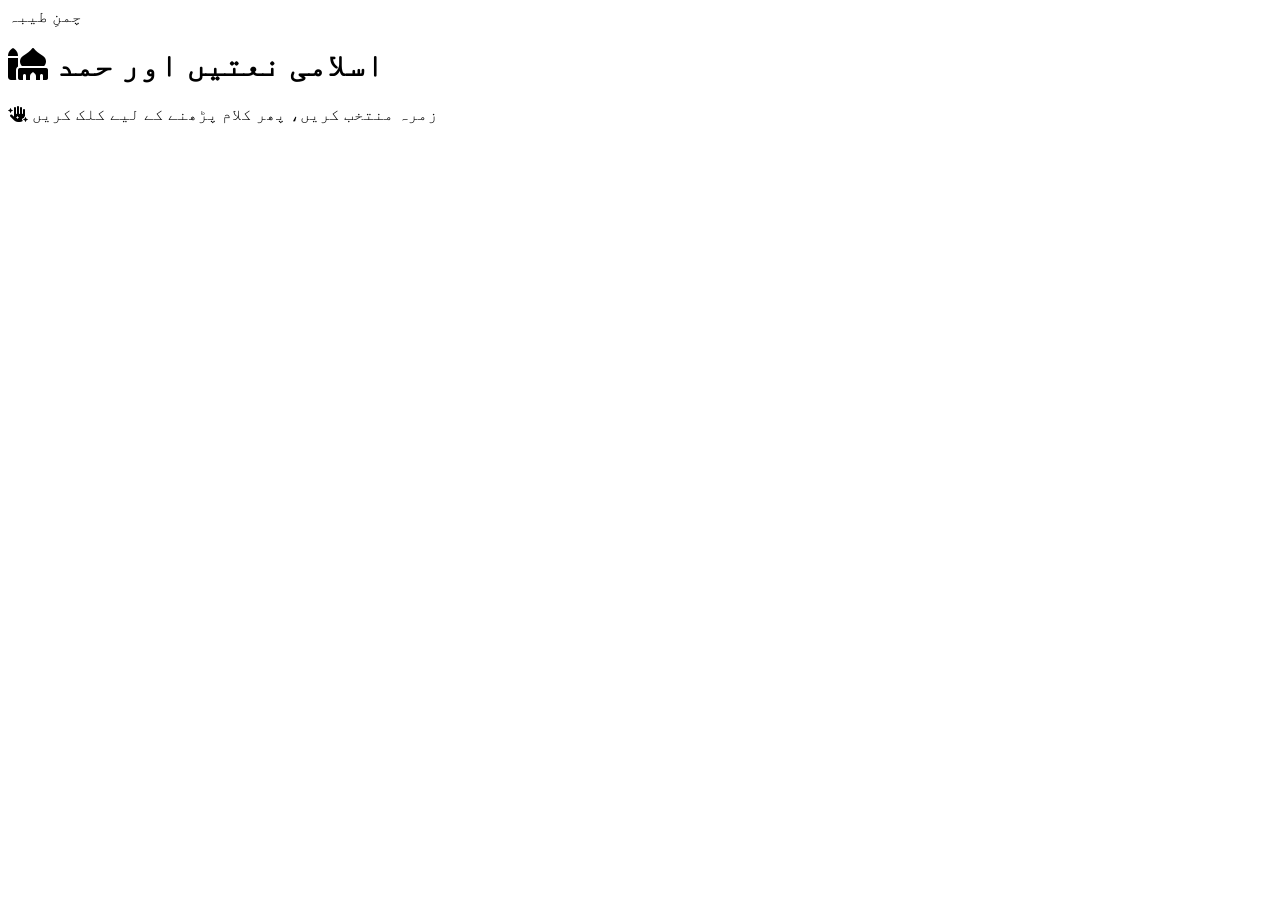
==== index.html @ d9f5a483 "Update and rename deepseek_html_20260613_cfb5c1.html to index.html" ====
<!DOCTYPE html>
<html lang="ur">
<head>
    <meta charset="UTF-8">
    <meta name="viewport" content="width=device-width, initial-scale=1.0, viewport-fit=cover">
</title>چمنِ طیبہ</title>
    <!-- Font Awesome -->
    <link rel="stylesheet" href="https://cdnjs.cloudflare.com/ajax/libs/font-awesome/6.0.0-beta3/css/all.min.css">
    <!-- External CSS -->
    <link rel="stylesheet" href="style.css">
</head>
<body>
<div class="app-container" id="app">
    <div class="app-header">
        <h1><i class="fas fa-mosque"></i> اسلامی نعتیں اور حمد</h1>
        <p></p>
    </div>
    <div id="mainContent"></div>
    <div class="footer-note">
        <i class="fas fa-hand-sparkles"></i> زمرہ منتخب کریں، پھر کلام پڑھنے کے لیے کلک کریں
    </div>
</div>

<!-- External JavaScript -->
<script src="script.js"></script>
</body>
</html>
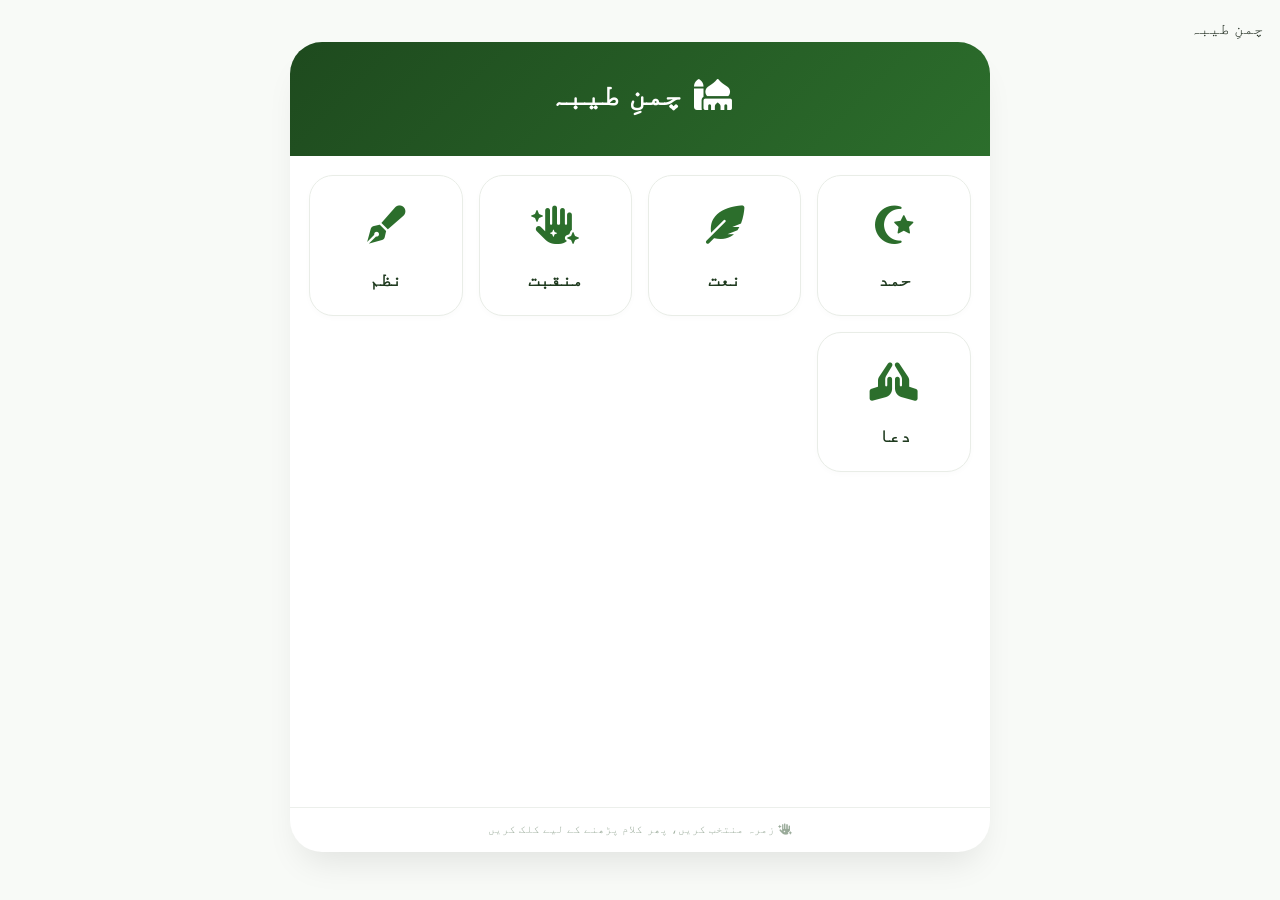
==== commit 29d93893: "Update index.html" ====
--- a/index.html
+++ b/index.html
@@ -3,7 +3,7 @@
 <head>
     <meta charset="UTF-8">
     <meta name="viewport" content="width=device-width, initial-scale=1.0, viewport-fit=cover">
-</title>چمنِ طیبہ</title>
+    </title>چمنِ طیبہ</title>
     <!-- Font Awesome -->
     <link rel="stylesheet" href="https://cdnjs.cloudflare.com/ajax/libs/font-awesome/6.0.0-beta3/css/all.min.css">
     <!-- External CSS -->
@@ -12,7 +12,7 @@
 <body>
 <div class="app-container" id="app">
     <div class="app-header">
-        <h1><i class="fas fa-mosque"></i> اسلامی نعتیں اور حمد</h1>
+        <h1><i class="fas fa-mosque"></i>چمنِ طیبہ</h1>
         <p></p>
     </div>
     <div id="mainContent"></div>
--- a/style.css
+++ b/style.css
@@ -0,0 +1,243 @@
+* {
+    margin: 0;
+    padding: 0;
+    box-sizing: border-box;
+}
+
+body {
+    font-family: 'Noto Nastaliq Urdu', 'Inter', sans-serif;
+    background: #f8faf7;
+    color: #1e2a1e;
+    line-height: 1.6;
+    padding: 1rem;
+    direction: rtl;
+}
+
+/* Google Font for Urdu */
+@import url('https://fonts.googleapis.com/css2?family=Noto+Nastaliq+Urdu:wght@400;500;600;700&display=swap');
+
+.app-container {
+    max-width: 700px;
+    margin: 0 auto;
+    background: #ffffff;
+    border-radius: 2rem;
+    box-shadow: 0 20px 35px -12px rgba(0, 0, 0, 0.1);
+    overflow: hidden;
+    min-height: 90vh;
+    display: flex;
+    flex-direction: column;
+}
+
+.app-header {
+    background: linear-gradient(135deg, #1e4a1e, #2c6e2c);
+    color: white;
+    padding: 1.8rem 1.5rem;
+    text-align: center;
+}
+
+.app-header h1 {
+    font-size: 1.9rem;
+    display: flex;
+    align-items: center;
+    justify-content: center;
+    gap: 12px;
+}
+
+.app-header p {
+    font-size: 0.95rem;
+    opacity: 0.9;
+    margin-top: 8px;
+}
+
+.top-bar {
+    padding: 1rem 1.2rem 0.5rem;
+    background: white;
+}
+
+.back-btn {
+    background: #eef3ec;
+    border: none;
+    border-radius: 2rem;
+    padding: 0.5rem 1.2rem;
+    font-size: 0.9rem;
+    font-weight: 500;
+    color: #1e4a1e;
+    cursor: pointer;
+    display: inline-flex;
+    align-items: center;
+    gap: 8px;
+    margin-bottom: 12px;
+    font-family: inherit;
+}
+
+.back-btn:hover {
+    background: #e0e8dd;
+}
+
+.search-box {
+    display: flex;
+    align-items: center;
+    background: #f0f2ef;
+    border-radius: 2rem;
+    padding: 0.6rem 1rem;
+    border: 1px solid #e2e8e0;
+    transition: all 0.2s ease;
+}
+
+.search-box input {
+    border: none;
+    background: transparent;
+    width: 100%;
+    padding: 0.4rem 0.8rem;
+    font-size: 1rem;
+    font-family: inherit;
+    outline: none;
+    text-align: right;
+}
+
+.search-box:focus-within {
+    border-color: #2c6e2c;
+    box-shadow: 0 0 0 3px rgba(44, 110, 44, 0.2);
+}
+
+.categories-grid {
+    display: grid;
+    grid-template-columns: repeat(auto-fit, minmax(150px, 1fr));
+    gap: 1rem;
+    padding: 1.2rem;
+}
+
+.category-card {
+    background: white;
+    border-radius: 1.5rem;
+    padding: 1.2rem 0.8rem;
+    text-align: center;
+    cursor: pointer;
+    border: 1px solid #e9ede7;
+    transition: all 0.2s;
+    box-shadow: 0 2px 6px rgba(0, 0, 0, 0.02);
+}
+
+.category-card:hover {
+    transform: translateY(-3px);
+    box-shadow: 0 12px 20px -12px rgba(0, 0, 0, 0.15);
+    border-color: #bdd8b0;
+}
+
+.category-icon {
+    font-size: 2.4rem;
+    color: #2c6e2c;
+    margin-bottom: 8px;
+}
+
+.category-name {
+    font-weight: 700;
+    font-size: 1.2rem;
+    color: #1e3a1e;
+}
+
+.lyrics-list {
+    padding: 0.8rem 1.2rem 1.8rem;
+    display: flex;
+    flex-direction: column;
+    gap: 1rem;
+}
+
+.lyric-card {
+    background: white;
+    border-radius: 1.5rem;
+    border: 1px solid #e9ede7;
+    padding: 1.2rem;
+    cursor: pointer;
+    transition: 0.2s;
+    box-shadow: 0 2px 6px rgba(0, 0, 0, 0.02);
+}
+
+.lyric-card:hover {
+    transform: translateY(-2px);
+    box-shadow: 0 12px 20px -12px rgba(0, 0, 0, 0.12);
+    border-color: #cbdccb;
+}
+
+.card-title {
+    display: flex;
+    align-items: center;
+    gap: 12px;
+    font-weight: 700;
+    font-size: 1.2rem;
+    color: #1e3a1e;
+}
+
+.card-title i {
+    font-size: 1.3rem;
+    color: #3a7b3a;
+}
+
+.card-sub {
+    margin-top: 8px;
+    font-size: 0.85rem;
+    color: #5f735f;
+    display: flex;
+    gap: 12px;
+}
+
+.preview-text {
+    margin-top: 12px;
+    font-size: 0.95rem;
+    color: #3a4a3a;
+    border-right: 3px solid #bcd9b0;
+    padding-right: 12px;
+    font-style: italic;
+}
+
+/* Detail page style */
+.detail-container {
+    padding: 1.5rem;
+}
+
+.detail-title {
+    font-size: 1.8rem;
+    font-weight: 700;
+    color: #1e4a1e;
+    margin-bottom: 0.5rem;
+    text-align: center;
+}
+
+.detail-sub {
+    text-align: center;
+    color: #5f735f;
+    margin-bottom: 1.5rem;
+}
+
+.detail-content {
+    background: #fefaf5;
+    padding: 1.5rem;
+    border-radius: 1.5rem;
+    line-height: 1.8;
+    white-space: pre-wrap;
+    border: 1px solid #e9ede7;
+}
+
+.no-results {
+    text-align: center;
+    padding: 2rem;
+    color: #8aa08a;
+}
+
+.footer-note {
+    text-align: center;
+    font-size: 0.7rem;
+    color: #99aa99;
+    padding: 0.8rem;
+    border-top: 1px solid #ecefeb;
+    margin-top: auto;
+}
+
+@media (max-width: 550px) {
+    body {
+        padding: 0.5rem;
+    }
+    .app-header h1 {
+        font-size: 1.5rem;
+    }
+}
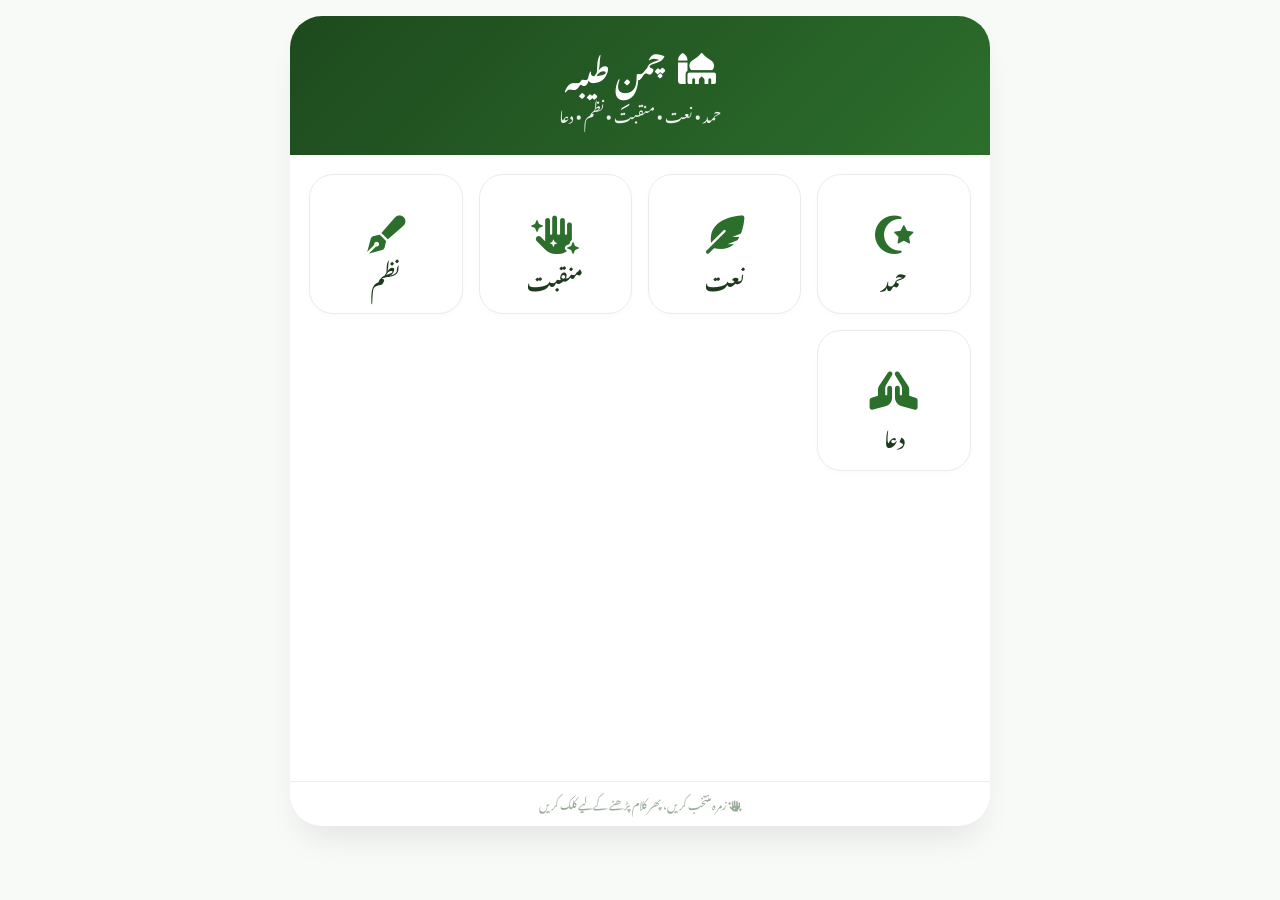
==== commit 0a049722: "Update index.html" ====
--- a/index.html
+++ b/index.html
@@ -3,7 +3,7 @@
 <head>
     <meta charset="UTF-8">
     <meta name="viewport" content="width=device-width, initial-scale=1.0, viewport-fit=cover">
-    </title>چمنِ طیبہ</title>
+    <title></title>
     <!-- Font Awesome -->
     <link rel="stylesheet" href="https://cdnjs.cloudflare.com/ajax/libs/font-awesome/6.0.0-beta3/css/all.min.css">
     <!-- External CSS -->
@@ -13,15 +13,16 @@
 <div class="app-container" id="app">
     <div class="app-header">
         <h1><i class="fas fa-mosque"></i>چمنِ طیبہ</h1>
-        <p></p>
+        <p>حمد • نعت • منقبت • نظم • دعا</p>
     </div>
-    <div id="mainContent"></div>
+    <!-- यहाँ पर top-bar (सर्च) और lyrics list दोनों आएंगे, 
+         लेकिन अब हम इन्हें अलग-अलग रखेंगे -->
+    <div id="dynamicContent"></div>
     <div class="footer-note">
         <i class="fas fa-hand-sparkles"></i> زمرہ منتخب کریں، پھر کلام پڑھنے کے لیے کلک کریں
     </div>
 </div>
 
-<!-- External JavaScript -->
 <script src="script.js"></script>
 </body>
 </html>
--- a/style.css
+++ b/style.css
@@ -1,3 +1,11 @@
+/* 
+    Islamic Lyrics Website - Corrected CSS File
+    This file now includes the proper Google Fonts link for Noto Nastaliq Urdu.
+*/
+
+/* Import the correct Google Fonts stylesheet for Urdu */
+@import url('https://fonts.googleapis.com/css2?family=Noto+Nastaliq+Urdu:wght@400;500;600;700&display=swap');
+
 * {
     margin: 0;
     padding: 0;
@@ -5,16 +13,14 @@
 }
 
 body {
+    /* Apply the font to the entire body */
     font-family: 'Noto Nastaliq Urdu', 'Inter', sans-serif;
     background: #f8faf7;
     color: #1e2a1e;
     line-height: 1.6;
     padding: 1rem;
-    direction: rtl;
-}
-
-/* Google Font for Urdu */
-@import url('https://fonts.googleapis.com/css2?family=Noto+Nastaliq+Urdu:wght@400;500;600;700&display=swap');
+    direction: rtl; /* Right-to-left text for Urdu */
+}
 
 .app-container {
     max-width: 700px;
@@ -241,3 +247,32 @@
         font-size: 1.5rem;
     }
 }
+
+/* Share button style */
+.share-btn {
+    background: #25a55a;
+    border: none;
+    border-radius: 2rem;
+    padding: 0.5rem 1.2rem;
+    font-size: 0.9rem;
+    font-weight: 500;
+    color: white;
+    cursor: pointer;
+    display: inline-flex;
+    align-items: center;
+    gap: 8px;
+    font-family: inherit;
+    margin-right: 10px;
+}
+
+.share-btn:hover {
+    background: #1e8a4a;
+}
+
+/* For top bar to accommodate both buttons */
+.top-bar .actions {
+    display: flex;
+    gap: 10px;
+    align-items: center;
+    flex-wrap: wrap;
+}
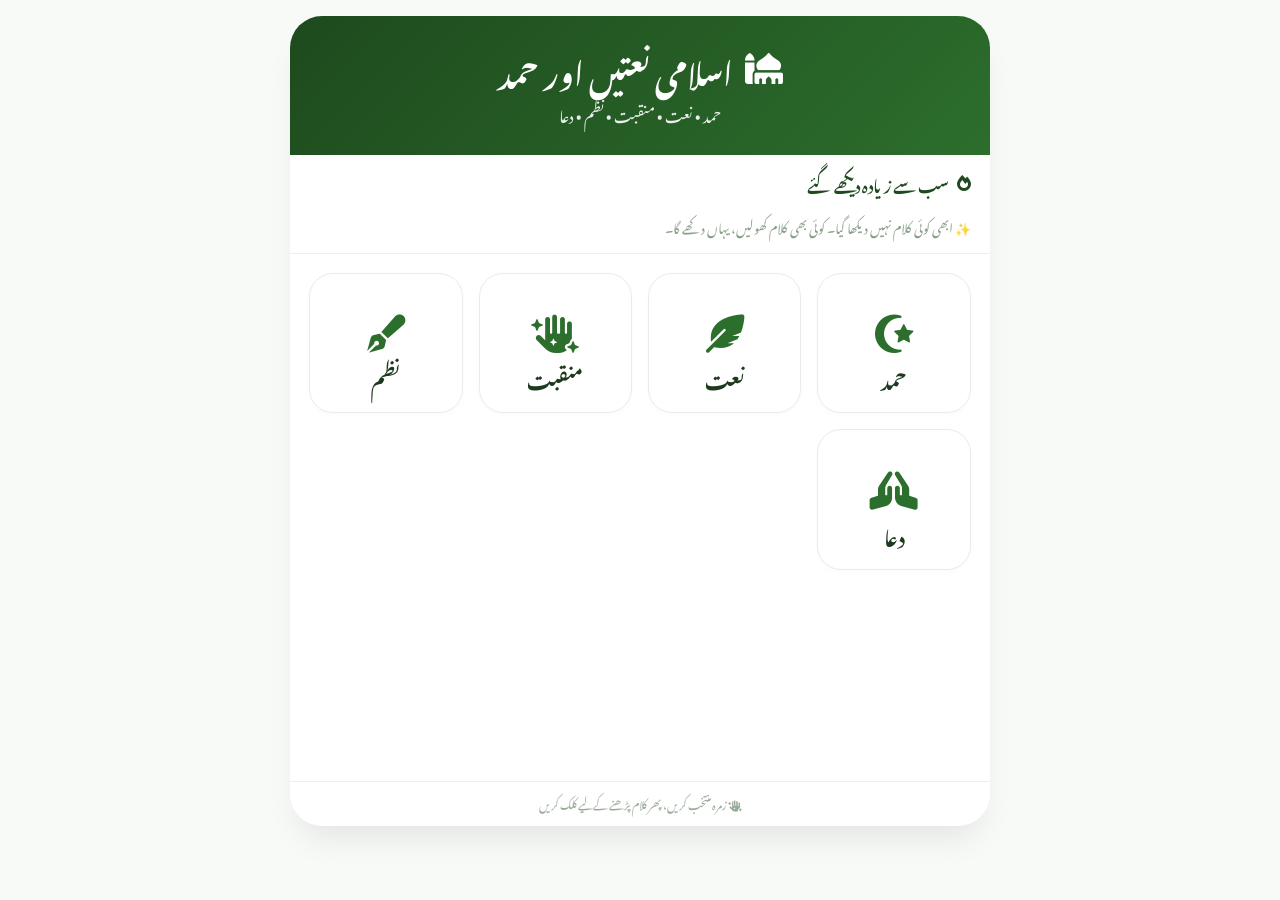
==== commit b72299ef: "Update index.html" ====
--- a/index.html
+++ b/index.html
@@ -3,26 +3,22 @@
 <head>
     <meta charset="UTF-8">
     <meta name="viewport" content="width=device-width, initial-scale=1.0, viewport-fit=cover">
-    <title></title>
-    <!-- Font Awesome -->
+    <title>اسلامی نعتیں اور حمد | Islamic Lyrics</title>
     <link rel="stylesheet" href="https://cdnjs.cloudflare.com/ajax/libs/font-awesome/6.0.0-beta3/css/all.min.css">
-    <!-- External CSS -->
     <link rel="stylesheet" href="style.css">
 </head>
 <body>
 <div class="app-container" id="app">
     <div class="app-header">
-        <h1><i class="fas fa-mosque"></i>چمنِ طیبہ</h1>
+        <h1><i class="fas fa-mosque"></i> اسلامی نعتیں اور حمد</h1>
         <p>حمد • نعت • منقبت • نظم • دعا</p>
     </div>
-    <!-- यहाँ पर top-bar (सर्च) और lyrics list दोनों आएंगे, 
-         लेकिन अब हम इन्हें अलग-अलग रखेंगे -->
+    <!-- یہاں ڈائنامک کنٹینٹ آئے گا -->
     <div id="dynamicContent"></div>
     <div class="footer-note">
         <i class="fas fa-hand-sparkles"></i> زمرہ منتخب کریں، پھر کلام پڑھنے کے لیے کلک کریں
     </div>
 </div>
-
 <script src="script.js"></script>
 </body>
 </html>
--- a/style.css
+++ b/style.css
@@ -250,7 +250,7 @@
 
 /* Share button style */
 .share-btn {
-    background: #25a55a;
+    background: #2c6e2c;
     border: none;
     border-radius: 2rem;
     padding: 0.5rem 1.2rem;
@@ -261,18 +261,70 @@
     display: inline-flex;
     align-items: center;
     gap: 8px;
+    margin-right: 12px;
     font-family: inherit;
-    margin-right: 10px;
-}
-
+    transition: 0.2s;
+}
 .share-btn:hover {
-    background: #1e8a4a;
-}
-
-/* For top bar to accommodate both buttons */
-.top-bar .actions {
-    display: flex;
-    gap: 10px;
-    align-items: center;
-    flex-wrap: wrap;
-}
+    background: #1e4a1e;
+}
+.toast-msg {
+    position: fixed;
+    bottom: 80px;
+    left: 50%;
+    transform: translateX(-50%);
+    background: #1e2a1e;
+    color: white;
+    padding: 8px 16px;
+    border-radius: 40px;
+    font-size: 0.8rem;
+    z-index: 2000;
+    direction: rtl;
+    white-space: nowrap;
+}
+
+/* Trending Section */
+.trending-section {
+    padding: 1rem 1.2rem 0.5rem;
+    border-bottom: 1px solid #ecefeb;
+}
+.trending-title {
+    font-size: 1rem;
+    font-weight: 600;
+    color: #1e4a1e;
+    margin-bottom: 0.75rem;
+    display: flex;
+    align-items: center;
+    gap: 8px;
+}
+.trending-scroll {
+    display: flex;
+    overflow-x: auto;
+    gap: 0.8rem;
+    padding-bottom: 0.5rem;
+    scrollbar-width: thin;
+}
+.trending-card {
+    background: #fefaf5;
+    border: 1px solid #e9ede7;
+    border-radius: 1.2rem;
+    padding: 0.6rem 1rem;
+    min-width: 140px;
+    cursor: pointer;
+    transition: 0.2s;
+    text-align: center;
+}
+.trending-card:hover {
+    background: #eef3ec;
+    transform: translateY(-2px);
+}
+.trending-card .title {
+    font-weight: 700;
+    font-size: 0.9rem;
+    color: #1e3a1e;
+}
+.trending-card .views {
+    font-size: 0.7rem;
+    color: #5f735f;
+    margin-top: 4px;
+}
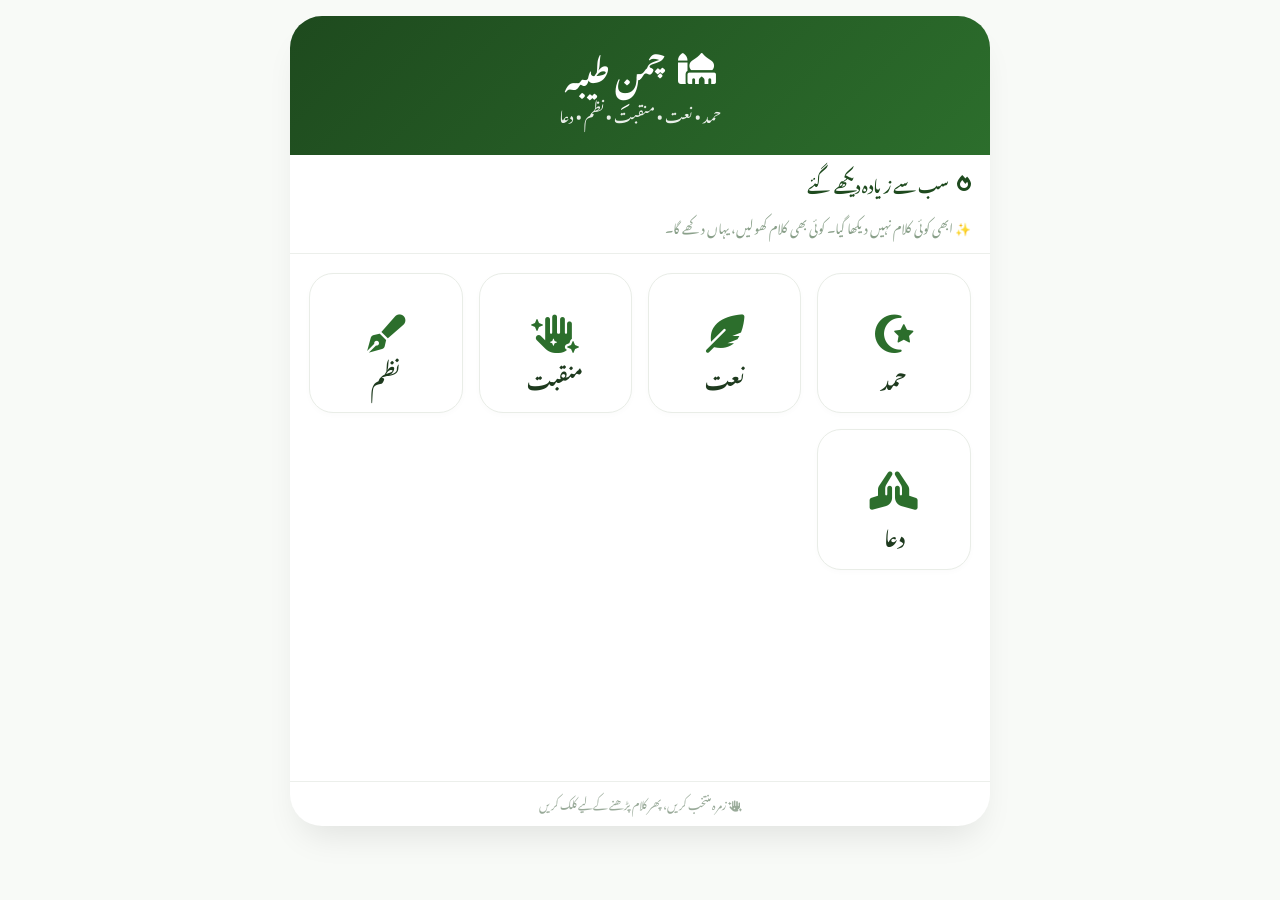
==== commit f30cf748: "Update index.html" ====
--- a/index.html
+++ b/index.html
@@ -3,14 +3,14 @@
 <head>
     <meta charset="UTF-8">
     <meta name="viewport" content="width=device-width, initial-scale=1.0, viewport-fit=cover">
-    <title>اسلامی نعتیں اور حمد | Islamic Lyrics</title>
+    <title>ChamaneTaiba</title>
     <link rel="stylesheet" href="https://cdnjs.cloudflare.com/ajax/libs/font-awesome/6.0.0-beta3/css/all.min.css">
     <link rel="stylesheet" href="style.css">
 </head>
 <body>
 <div class="app-container" id="app">
     <div class="app-header">
-        <h1><i class="fas fa-mosque"></i> اسلامی نعتیں اور حمد</h1>
+        <h1><i class="fas fa-mosque"></i>چمنِ طیبہ</h1>
         <p>حمد • نعت • منقبت • نظم • دعا</p>
     </div>
     <!-- یہاں ڈائنامک کنٹینٹ آئے گا -->
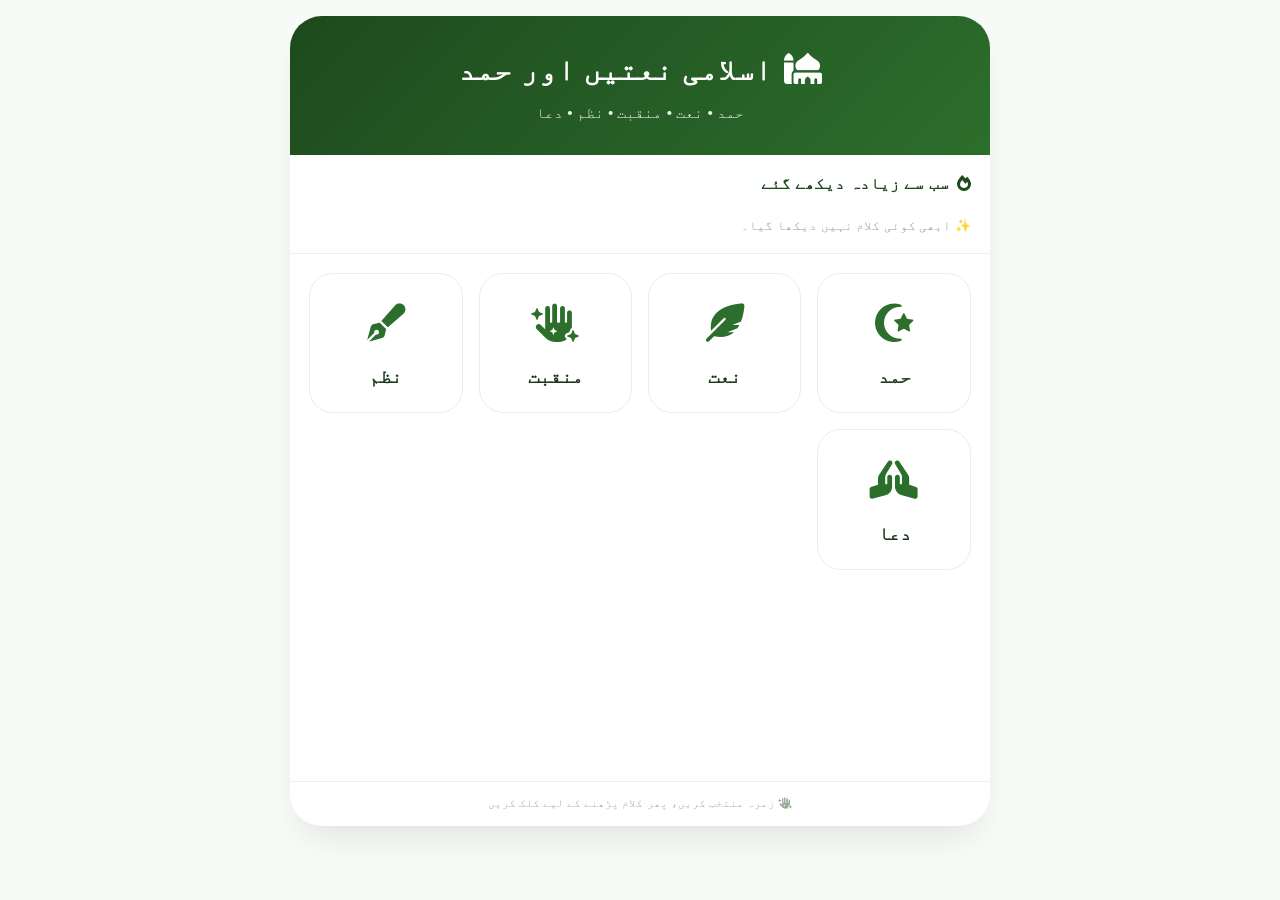
==== commit 16fba096: "Update index.html" ====
--- a/index.html
+++ b/index.html
@@ -3,17 +3,16 @@
 <head>
     <meta charset="UTF-8">
     <meta name="viewport" content="width=device-width, initial-scale=1.0, viewport-fit=cover">
-    <title>ChamaneTaiba</title>
+    <title>اسلامی نعتیں اور حمد | Islamic Lyrics</title>
     <link rel="stylesheet" href="https://cdnjs.cloudflare.com/ajax/libs/font-awesome/6.0.0-beta3/css/all.min.css">
     <link rel="stylesheet" href="style.css">
 </head>
 <body>
 <div class="app-container" id="app">
     <div class="app-header">
-        <h1><i class="fas fa-mosque"></i>چمنِ طیبہ</h1>
+        <h1><i class="fas fa-mosque"></i> اسلامی نعتیں اور حمد</h1>
         <p>حمد • نعت • منقبت • نظم • دعا</p>
     </div>
-    <!-- یہاں ڈائنامک کنٹینٹ آئے گا -->
     <div id="dynamicContent"></div>
     <div class="footer-note">
         <i class="fas fa-hand-sparkles"></i> زمرہ منتخب کریں، پھر کلام پڑھنے کے لیے کلک کریں
--- a/style.css
+++ b/style.css
@@ -1,65 +1,34 @@
-/* 
-    Islamic Lyrics Website - Corrected CSS File
-    This file now includes the proper Google Fonts link for Noto Nastaliq Urdu.
-*/
-
-/* Import the correct Google Fonts stylesheet for Urdu */
+* { margin: 0; padding: 0; box-sizing: border-box; }
 @import url('https://fonts.googleapis.com/css2?family=Noto+Nastaliq+Urdu:wght@400;500;600;700&display=swap');
 
-* {
-    margin: 0;
-    padding: 0;
-    box-sizing: border-box;
-}
-
 body {
-    /* Apply the font to the entire body */
     font-family: 'Noto Nastaliq Urdu', 'Inter', sans-serif;
     background: #f8faf7;
     color: #1e2a1e;
     line-height: 1.6;
     padding: 1rem;
-    direction: rtl; /* Right-to-left text for Urdu */
+    direction: rtl;
 }
-
 .app-container {
     max-width: 700px;
     margin: 0 auto;
     background: #ffffff;
     border-radius: 2rem;
-    box-shadow: 0 20px 35px -12px rgba(0, 0, 0, 0.1);
+    box-shadow: 0 20px 35px -12px rgba(0,0,0,0.1);
     overflow: hidden;
     min-height: 90vh;
     display: flex;
     flex-direction: column;
 }
-
 .app-header {
     background: linear-gradient(135deg, #1e4a1e, #2c6e2c);
     color: white;
     padding: 1.8rem 1.5rem;
     text-align: center;
 }
-
-.app-header h1 {
-    font-size: 1.9rem;
-    display: flex;
-    align-items: center;
-    justify-content: center;
-    gap: 12px;
-}
-
-.app-header p {
-    font-size: 0.95rem;
-    opacity: 0.9;
-    margin-top: 8px;
-}
-
-.top-bar {
-    padding: 1rem 1.2rem 0.5rem;
-    background: white;
-}
-
+.app-header h1 { font-size: 1.9rem; display: flex; align-items: center; justify-content: center; gap: 12px; }
+.app-header p { font-size: 0.95rem; opacity: 0.9; margin-top: 8px; }
+.top-bar { padding: 1rem 1.2rem 0.5rem; background: white; }
 .back-btn {
     background: #eef3ec;
     border: none;
@@ -75,11 +44,7 @@
     margin-bottom: 12px;
     font-family: inherit;
 }
-
-.back-btn:hover {
-    background: #e0e8dd;
-}
-
+.back-btn:hover { background: #e0e8dd; }
 .search-box {
     display: flex;
     align-items: center;
@@ -87,9 +52,7 @@
     border-radius: 2rem;
     padding: 0.6rem 1rem;
     border: 1px solid #e2e8e0;
-    transition: all 0.2s ease;
 }
-
 .search-box input {
     border: none;
     background: transparent;
@@ -100,19 +63,13 @@
     outline: none;
     text-align: right;
 }
-
-.search-box:focus-within {
-    border-color: #2c6e2c;
-    box-shadow: 0 0 0 3px rgba(44, 110, 44, 0.2);
-}
-
+.search-box:focus-within { border-color: #2c6e2c; box-shadow: 0 0 0 3px rgba(44,110,44,0.2); }
 .categories-grid {
     display: grid;
     grid-template-columns: repeat(auto-fit, minmax(150px, 1fr));
     gap: 1rem;
     padding: 1.2rem;
 }
-
 .category-card {
     background: white;
     border-radius: 1.5rem;
@@ -120,35 +77,12 @@
     text-align: center;
     cursor: pointer;
     border: 1px solid #e9ede7;
-    transition: all 0.2s;
-    box-shadow: 0 2px 6px rgba(0, 0, 0, 0.02);
+    transition: 0.2s;
 }
-
-.category-card:hover {
-    transform: translateY(-3px);
-    box-shadow: 0 12px 20px -12px rgba(0, 0, 0, 0.15);
-    border-color: #bdd8b0;
-}
-
-.category-icon {
-    font-size: 2.4rem;
-    color: #2c6e2c;
-    margin-bottom: 8px;
-}
-
-.category-name {
-    font-weight: 700;
-    font-size: 1.2rem;
-    color: #1e3a1e;
-}
-
-.lyrics-list {
-    padding: 0.8rem 1.2rem 1.8rem;
-    display: flex;
-    flex-direction: column;
-    gap: 1rem;
-}
-
+.category-card:hover { transform: translateY(-3px); box-shadow: 0 12px 20px -12px rgba(0,0,0,0.15); border-color: #bdd8b0; }
+.category-icon { font-size: 2.4rem; color: #2c6e2c; margin-bottom: 8px; }
+.category-name { font-weight: 700; font-size: 1.2rem; color: #1e3a1e; }
+.lyrics-list { padding: 0.8rem 1.2rem 1.8rem; display: flex; flex-direction: column; gap: 1rem; }
 .lyric-card {
     background: white;
     border-radius: 1.5rem;
@@ -156,99 +90,55 @@
     padding: 1.2rem;
     cursor: pointer;
     transition: 0.2s;
-    box-shadow: 0 2px 6px rgba(0, 0, 0, 0.02);
+    position: relative;
 }
-
-.lyric-card:hover {
-    transform: translateY(-2px);
-    box-shadow: 0 12px 20px -12px rgba(0, 0, 0, 0.12);
-    border-color: #cbdccb;
+.lyric-card:hover { transform: translateY(-2px); box-shadow: 0 12px 20px -12px rgba(0,0,0,0.12); border-color: #cbdccb; }
+.card-title { display: flex; align-items: center; gap: 12px; font-weight: 700; font-size: 1.2rem; color: #1e3a1e; }
+.card-title i { font-size: 1.3rem; color: #3a7b3a; }
+.card-sub { margin-top: 8px; font-size: 0.85rem; color: #5f735f; display: flex; gap: 12px; align-items: center; flex-wrap: wrap; }
+.preview-text { margin-top: 12px; font-size: 0.95rem; color: #3a4a3a; border-right: 3px solid #bcd9b0; padding-right: 12px; font-style: italic; }
+/* Tags */
+.tags-container { display: flex; flex-wrap: wrap; gap: 6px; margin-top: 10px; }
+.tag-badge {
+    background: #eef3ec;
+    color: #1e4a1e;
+    font-size: 0.7rem;
+    padding: 3px 8px;
+    border-radius: 20px;
+    cursor: pointer;
+    transition: 0.2s;
+    display: inline-block;
 }
-
-.card-title {
-    display: flex;
-    align-items: center;
-    gap: 12px;
-    font-weight: 700;
-    font-size: 1.2rem;
-    color: #1e3a1e;
+.tag-badge:hover { background: #d4e2d0; }
+/* Favorite button */
+.fav-btn {
+    background: none;
+    border: none;
+    font-size: 1.3rem;
+    cursor: pointer;
+    color: #aaa;
+    transition: 0.2s;
+    padding: 0 5px;
 }
-
-.card-title i {
-    font-size: 1.3rem;
-    color: #3a7b3a;
-}
-
-.card-sub {
-    margin-top: 8px;
-    font-size: 0.85rem;
-    color: #5f735f;
-    display: flex;
-    gap: 12px;
-}
-
-.preview-text {
-    margin-top: 12px;
-    font-size: 0.95rem;
-    color: #3a4a3a;
-    border-right: 3px solid #bcd9b0;
-    padding-right: 12px;
-    font-style: italic;
-}
-
-/* Detail page style */
-.detail-container {
-    padding: 1.5rem;
-}
-
-.detail-title {
-    font-size: 1.8rem;
-    font-weight: 700;
-    color: #1e4a1e;
-    margin-bottom: 0.5rem;
-    text-align: center;
-}
-
-.detail-sub {
-    text-align: center;
-    color: #5f735f;
-    margin-bottom: 1.5rem;
-}
-
-.detail-content {
-    background: #fefaf5;
-    padding: 1.5rem;
-    border-radius: 1.5rem;
-    line-height: 1.8;
-    white-space: pre-wrap;
-    border: 1px solid #e9ede7;
-}
-
-.no-results {
-    text-align: center;
-    padding: 2rem;
-    color: #8aa08a;
-}
-
-.footer-note {
-    text-align: center;
-    font-size: 0.7rem;
-    color: #99aa99;
-    padding: 0.8rem;
-    border-top: 1px solid #ecefeb;
-    margin-top: auto;
-}
-
-@media (max-width: 550px) {
-    body {
-        padding: 0.5rem;
-    }
-    .app-header h1 {
-        font-size: 1.5rem;
-    }
-}
-
-/* Share button style */
+.fav-btn.active { color: #e74c3c; }
+.card-fav { position: absolute; top: 12px; left: 12px; }
+.detail-fav { margin-right: 12px; }
+/* Detail container */
+.detail-container { padding: 1.5rem; }
+.detail-title { font-size: 1.8rem; font-weight: 700; color: #1e4a1e; margin-bottom: 0.5rem; text-align: center; }
+.detail-sub { text-align: center; color: #5f735f; margin-bottom: 1.5rem; }
+.detail-content { background: #fefaf5; padding: 1.5rem; border-radius: 1.5rem; line-height: 1.8; white-space: pre-wrap; border: 1px solid #e9ede7; }
+.no-results { text-align: center; padding: 2rem; color: #8aa08a; }
+.footer-note { text-align: center; font-size: 0.7rem; color: #99aa99; padding: 0.8rem; border-top: 1px solid #ecefeb; margin-top: auto; }
+/* Trending Section */
+.trending-section { padding: 1rem 1.2rem 0.5rem; border-bottom: 1px solid #ecefeb; }
+.trending-title { font-size: 1rem; font-weight: 600; color: #1e4a1e; margin-bottom: 0.75rem; display: flex; align-items: center; gap: 8px; }
+.trending-scroll { display: flex; overflow-x: auto; gap: 0.8rem; padding-bottom: 0.5rem; }
+.trending-card { background: #fefaf5; border: 1px solid #e9ede7; border-radius: 1.2rem; padding: 0.6rem 1rem; min-width: 140px; cursor: pointer; transition: 0.2s; text-align: center; }
+.trending-card:hover { background: #eef3ec; transform: translateY(-2px); }
+.trending-card .title { font-weight: 700; font-size: 0.9rem; color: #1e3a1e; }
+.trending-card .views { font-size: 0.7rem; color: #5f735f; margin-top: 4px; }
+/* Share button */
 .share-btn {
     background: #2c6e2c;
     border: none;
@@ -263,11 +153,8 @@
     gap: 8px;
     margin-right: 12px;
     font-family: inherit;
-    transition: 0.2s;
 }
-.share-btn:hover {
-    background: #1e4a1e;
-}
+.share-btn:hover { background: #1e4a1e; }
 .toast-msg {
     position: fixed;
     bottom: 80px;
@@ -282,49 +169,9 @@
     direction: rtl;
     white-space: nowrap;
 }
-
-/* Trending Section */
-.trending-section {
-    padding: 1rem 1.2rem 0.5rem;
-    border-bottom: 1px solid #ecefeb;
-}
-.trending-title {
-    font-size: 1rem;
-    font-weight: 600;
-    color: #1e4a1e;
-    margin-bottom: 0.75rem;
-    display: flex;
-    align-items: center;
-    gap: 8px;
-}
-.trending-scroll {
-    display: flex;
-    overflow-x: auto;
-    gap: 0.8rem;
-    padding-bottom: 0.5rem;
-    scrollbar-width: thin;
-}
-.trending-card {
-    background: #fefaf5;
-    border: 1px solid #e9ede7;
-    border-radius: 1.2rem;
-    padding: 0.6rem 1rem;
-    min-width: 140px;
-    cursor: pointer;
-    transition: 0.2s;
-    text-align: center;
-}
-.trending-card:hover {
-    background: #eef3ec;
-    transform: translateY(-2px);
-}
-.trending-card .title {
-    font-weight: 700;
-    font-size: 0.9rem;
-    color: #1e3a1e;
-}
-.trending-card .views {
-    font-size: 0.7rem;
-    color: #5f735f;
-    margin-top: 4px;
-}
+@media (max-width: 550px) { body { padding: 0.5rem; } .app-header h1 { font-size: 1.5rem; } }
+/* Favorites section */
+.fav-section { padding: 0 1.2rem 1rem; }
+.fav-grid { display: flex; overflow-x: auto; gap: 0.8rem; padding-bottom: 0.5rem; }
+.fav-card { background: #fff5e6; border: 1px solid #ffd9b5; border-radius: 1.2rem; padding: 0.6rem 1rem; min-width: 140px; cursor: pointer; text-align: center; }
+.fav-card .title { font-weight: 700; font-size: 0.9rem; color: #1e3a1e; }
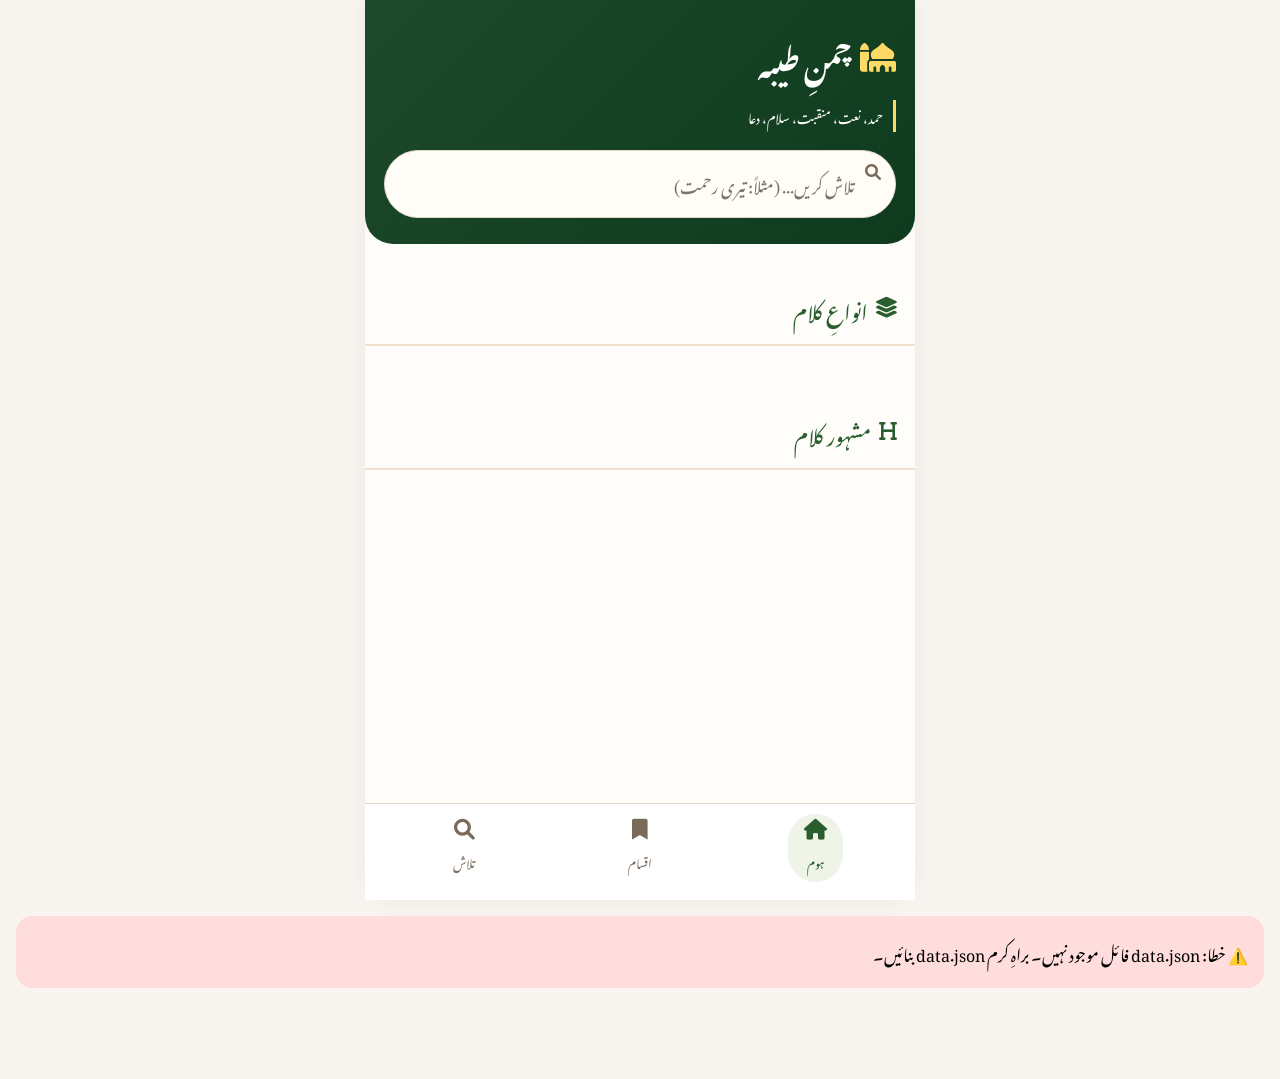
==== commit 2199ddcc: "Update index.html" ====
--- a/index.html
+++ b/index.html
@@ -1,23 +1,470 @@
 <!DOCTYPE html>
-<html lang="ur">
+<html lang="ur" dir="rtl">
 <head>
     <meta charset="UTF-8">
-    <meta name="viewport" content="width=device-width, initial-scale=1.0, viewport-fit=cover">
-    <title>اسلامی نعتیں اور حمد | Islamic Lyrics</title>
+    <meta name="viewport" content="width=device-width, initial-scale=1.0, user-scalable=yes">
+    <title>چمنِ طیبہ - آسان انتظام</title>
     <link rel="stylesheet" href="https://cdnjs.cloudflare.com/ajax/libs/font-awesome/6.0.0-beta3/css/all.min.css">
-    <link rel="stylesheet" href="style.css">
+    <link href="https://fonts.googleapis.com/css2?family=Noto+Nastaliq+Urdu:wght@400;500;600;700&display=swap" rel="stylesheet">
+    <style>
+        * {
+            margin: 0;
+            padding: 0;
+            box-sizing: border-box;
+        }
+
+        body {
+            font-family: 'Noto Nastaliq Urdu', 'Segoe UI', Tahoma, Geneva, Verdana, sans-serif;
+            background: #f8f5f0;
+            direction: rtl;
+            padding-bottom: 75px;
+        }
+
+        .app-container {
+            max-width: 550px;
+            margin: 0 auto;
+            background: #fffdf9;
+            min-height: 100vh;
+            box-shadow: 0 0 25px rgba(0, 0, 0, 0.05);
+            border-radius: 0 0 28px 28px;
+        }
+
+        .header {
+            background: linear-gradient(135deg, #1e4a2a, #0e3a1e);
+            padding: 1.4rem 1.2rem 1.6rem;
+            border-radius: 0 0 28px 28px;
+            color: white;
+        }
+
+        .app-title {
+            font-size: 1.8rem;
+            font-weight: 700;
+            display: flex;
+            align-items: center;
+            gap: 8px;
+        }
+
+        .app-title i {
+            color: #ffd966;
+        }
+
+        .tagline {
+            font-size: 0.8rem;
+            border-right: 3px solid #ffd966;
+            padding-right: 10px;
+            margin-top: 6px;
+        }
+
+        .search-wrapper {
+            margin-top: 18px;
+            position: relative;
+        }
+
+        .search-wrapper i {
+            position: absolute;
+            right: 15px;
+            top: 14px;
+            color: #7a6a5a;
+        }
+
+        #searchInput {
+            width: 100%;
+            padding: 13px 40px 13px 18px;
+            border: none;
+            border-radius: 60px;
+            font-family: inherit;
+            background: #fffdf5;
+            border: 1px solid #e2d9ce;
+            font-size: 1rem;
+        }
+
+        #searchInput:focus {
+            outline: none;
+            border-color: #2b5e2f;
+        }
+
+        .filter-chip {
+            padding: 12px 16px 6px;
+        }
+
+        .active-filter-badge {
+            background: #e8e0d3;
+            padding: 6px 14px;
+            border-radius: 40px;
+            display: inline-flex;
+            align-items: center;
+            gap: 8px;
+            font-size: 0.85rem;
+        }
+
+        .clear-filter {
+            background: none;
+            border: none;
+            color: #aa7c58;
+            cursor: pointer;
+            font-family: inherit;
+            font-weight: bold;
+        }
+
+        .section-title {
+            font-size: 1.3rem;
+            padding: 0 18px 10px;
+            border-bottom: 2px solid #f0e2cf;
+            margin: 20px 0 12px;
+            color: #2b5e2f;
+            display: flex;
+            align-items: center;
+            gap: 8px;
+        }
+
+        .categories-grid {
+            display: grid;
+            grid-template-columns: repeat(auto-fill, minmax(100px, 1fr));
+            gap: 14px;
+            padding: 8px 16px 20px;
+        }
+
+        .category-card {
+            background: white;
+            border-radius: 28px;
+            padding: 12px 6px;
+            text-align: center;
+            cursor: pointer;
+            border: 1px solid #f0e2d0;
+            transition: 0.2s;
+        }
+
+        .category-card:hover {
+            transform: translateY(-3px);
+            border-color: #cfb284;
+        }
+
+        .category-icon {
+            font-size: 2rem;
+            color: #2b5e2f;
+            display: block;
+            margin-bottom: 6px;
+        }
+
+        .category-name {
+            font-weight: 600;
+        }
+
+        .items-grid {
+            display: flex;
+            flex-direction: column;
+            gap: 14px;
+            padding: 8px 16px 28px;
+        }
+
+        .item-card {
+            background: white;
+            border-radius: 24px;
+            padding: 12px 18px;
+            display: flex;
+            align-items: center;
+            justify-content: space-between;
+            border: 1px solid #f3ebdf;
+        }
+
+        .item-title {
+            font-size: 1.1rem;
+            font-weight: 700;
+            margin-bottom: 5px;
+        }
+
+        .item-category-badge {
+            background: #f0e7db;
+            padding: 4px 12px;
+            border-radius: 30px;
+            font-size: 0.7rem;
+        }
+
+        .read-link {
+            background: #fef2e6;
+            border-radius: 40px;
+            padding: 8px 14px;
+            text-decoration: none;
+            color: #2b5e2f;
+            display: flex;
+            align-items: center;
+            gap: 6px;
+            transition: 0.2s;
+        }
+
+        .read-link:hover {
+            background: #2b5e2f;
+            color: white;
+        }
+
+        .no-results {
+            text-align: center;
+            padding: 40px;
+            color: #8f7a64;
+        }
+
+        .bottom-tabs {
+            position: fixed;
+            bottom: 0;
+            left: 0;
+            right: 0;
+            max-width: 550px;
+            margin: 0 auto;
+            background: #ffffffef;
+            backdrop-filter: blur(12px);
+            display: flex;
+            justify-content: space-around;
+            padding: 10px 12px 18px;
+            border-top: 1px solid #e2d6c8;
+            z-index: 100;
+        }
+
+        .tab-btn {
+            background: none;
+            border: none;
+            display: flex;
+            flex-direction: column;
+            align-items: center;
+            gap: 5px;
+            font-family: inherit;
+            font-size: 0.75rem;
+            color: #7a6a5a;
+            cursor: pointer;
+            padding: 6px 16px;
+            border-radius: 40px;
+        }
+
+        .tab-btn i {
+            font-size: 1.3rem;
+        }
+
+        .tab-btn.active {
+            color: #2b5e2f;
+            background: #eef4e6;
+        }
+
+        .panel {
+            display: none;
+        }
+
+        .panel.active-panel {
+            display: block;
+        }
+
+        .note-text {
+            font-size: 0.75rem;
+            padding: 0 18px 10px;
+            color: #aa8e6e;
+        }
+    </style>
 </head>
 <body>
-<div class="app-container" id="app">
-    <div class="app-header">
-        <h1><i class="fas fa-mosque"></i> اسلامی نعتیں اور حمد</h1>
-        <p>حمد • نعت • منقبت • نظم • دعا</p>
+<div class="app-container">
+    <div class="header">
+        <div class="app-title"><i class="fas fa-mosque"></i><span>چمنِ طیبہ</span></div>
+        <div class="tagline">حمد، نعت، منقبت، سلام، دعا</div>
+        <div class="search-wrapper">
+            <i class="fas fa-search"></i>
+            <input type="text" id="searchInput" placeholder="تلاش کریں... (مثلاً: تیری رحمت)" autocomplete="off">
+        </div>
     </div>
-    <div id="dynamicContent"></div>
-    <div class="footer-note">
-        <i class="fas fa-hand-sparkles"></i> زمرہ منتخب کریں، پھر کلام پڑھنے کے لیے کلک کریں
+    <div class="filter-chip" id="filterChipArea"></div>
+
+    <div id="homePanel" class="panel active-panel">
+        <div class="section-title"><i class="fas fa-layer-group"></i> انواعِ کلام</div>
+        <div id="categoriesContainerHome" class="categories-grid"></div>
+        <div class="section-title"><i class="fas fa-heading"></i> مشہور کلام</div>
+        <div id="itemsContainerHome" class="items-grid"></div>
+    </div>
+    <div id="categoriesPanel" class="panel">
+        <div class="section-title"><i class="fas fa-th-large"></i> تمام اقسام</div>
+        <div id="categoriesFullContainer" class="categories-grid"></div>
+        <div class="note-text">✧ کسی بھی قسم پر ٹیپ کریں، ہوم پیج پر فلٹر ہو جائے گا ✧</div>
+    </div>
+    <div id="searchPanel" class="panel">
+        <div class="section-title"><i class="fas fa-filter"></i> نتائج تلاش</div>
+        <div id="searchResultsContainer" class="items-grid"></div>
+        <div class="note-text">🔍 اوپر سرچ باکس میں کوئی لفظ لکھیں، فوری نتائج</div>
+    </div>
+
+    <div class="bottom-tabs">
+        <button class="tab-btn active" data-tab="home"><i class="fas fa-home"></i><span>ہوم</span></button>
+        <button class="tab-btn" data-tab="categories"><i class="fas fa-bookmark"></i><span>اقسام</span></button>
+        <button class="tab-btn" data-tab="search"><i class="fas fa-search"></i><span>تلاش</span></button>
     </div>
 </div>
-<script src="script.js"></script>
+
+<script>
+    // ---------- یہاں کچھ تبدیل کرنے کی ضرورت نہیں، صرف data.json میں تبدیلی کریں ----------
+    let appData = { categories: [], items: [] };
+    let activeTab = "home";
+    let searchQuery = "";
+    let activeCategoryFilter = null;
+
+    // DOM elements
+    const searchInput = document.getElementById("searchInput");
+    const filterChipArea = document.getElementById("filterChipArea");
+    const homePanel = document.getElementById("homePanel");
+    const categoriesPanel = document.getElementById("categoriesPanel");
+    const searchPanel = document.getElementById("searchPanel");
+    const categoriesContainerHome = document.getElementById("categoriesContainerHome");
+    const itemsContainerHome = document.getElementById("itemsContainerHome");
+    const categoriesFullContainer = document.getElementById("categoriesFullContainer");
+    const searchResultsContainer = document.getElementById("searchResultsContainer");
+    const tabBtns = document.querySelectorAll(".tab-btn");
+
+    function getItemLink(item) { return `${item.folder}/${item.file}`; }
+
+    function getFilteredItems() {
+        let filtered = [...appData.items];
+        if (searchQuery.trim()) {
+            const lowerQ = searchQuery.trim().toLowerCase();
+            filtered = filtered.filter(i => i.title.toLowerCase().includes(lowerQ));
+        }
+        if (activeCategoryFilter) {
+            filtered = filtered.filter(i => i.category === activeCategoryFilter);
+        }
+        return filtered;
+    }
+
+    function renderCategories(container, onClickCategory) {
+        if (!container) return;
+        container.innerHTML = "";
+        appData.categories.forEach(cat => {
+            const card = document.createElement("div");
+            card.className = "category-card";
+            let icon = "fas fa-star-of-life";
+            if (cat === "حمد") icon = "fas fa-praying-hands";
+            else if (cat === "نعت") icon = "fas fa-dove";
+            else if (cat === "منقبت") icon = "fas fa-crown";
+            else if (cat === "سلام") icon = "fas fa-hand-peace";
+            else if (cat === "دعا") icon = "fas fa-hands-praying";
+            card.innerHTML = `<i class="${icon} category-icon"></i><div class="category-name">${cat}</div>`;
+            card.addEventListener("click", () => onClickCategory(cat));
+            container.appendChild(card);
+        });
+    }
+
+    function renderItemsInContainer(container, itemsList) {
+        if (!container) return;
+        container.innerHTML = "";
+        if (itemsList.length === 0) {
+            container.innerHTML = `<div class="no-results"><i class="fas fa-search"></i> کوئی کلام نہیں ملا</div>`;
+            return;
+        }
+        itemsList.forEach(item => {
+            const card = document.createElement("div");
+            card.className = "item-card";
+            const filePath = getItemLink(item);
+            card.innerHTML = `
+                <div class="item-info">
+                    <div class="item-title">${item.title}</div>
+                    <span class="item-category-badge">${item.category}</span>
+                </div>
+                <a href="#" class="read-link" data-path="${filePath}" data-title="${item.title}">
+                    <i class="fas fa-book-open"></i> <span>پڑھیں</span>
+                </a>
+            `;
+            const link = card.querySelector(".read-link");
+            link.addEventListener("click", (e) => {
+                e.preventDefault();
+                // یہاں اصلی HTML فائل کھلے گی (if exists)
+                window.location.href = filePath;
+            });
+            container.appendChild(card);
+        });
+    }
+
+    function updateHomePanel() {
+        renderCategories(categoriesContainerHome, (cat) => {
+            activeCategoryFilter = (activeCategoryFilter === cat) ? null : cat;
+            updateAllPanels();
+            updateFilterChip();
+        });
+        const filtered = getFilteredItems();
+        renderItemsInContainer(itemsContainerHome, filtered);
+    }
+
+    function updateCategoriesPanel() {
+        renderCategories(categoriesFullContainer, (cat) => {
+            setActiveTab("home");
+            activeCategoryFilter = cat;
+            searchQuery = "";
+            searchInput.value = "";
+            updateAllPanels();
+            updateFilterChip();
+        });
+    }
+
+    function updateSearchPanel() {
+        const filtered = getFilteredItems();
+        renderItemsInContainer(searchResultsContainer, filtered);
+    }
+
+    function updateFilterChip() {
+        if (activeCategoryFilter) {
+            filterChipArea.innerHTML = `
+                <div class="active-filter-badge">
+                    <i class="fas fa-filter"></i> فعال زمرہ: ${activeCategoryFilter}
+                    <button class="clear-filter" id="clearCategoryBtn"><i class="fas fa-times-circle"></i> ہٹائیں</button>
+                </div>
+            `;
+            document.getElementById("clearCategoryBtn")?.addEventListener("click", () => {
+                activeCategoryFilter = null;
+                updateAllPanels();
+                updateFilterChip();
+            });
+        } else {
+            filterChipArea.innerHTML = "";
+        }
+    }
+
+    function updateAllPanels() {
+        if (activeTab === "home") updateHomePanel();
+        else if (activeTab === "categories") updateCategoriesPanel();
+        else if (activeTab === "search") updateSearchPanel();
+        updateFilterChip();
+    }
+
+    function setActiveTab(tabId) {
+        activeTab = tabId;
+        homePanel.classList.remove("active-panel");
+        categoriesPanel.classList.remove("active-panel");
+        searchPanel.classList.remove("active-panel");
+        document.querySelector(`#${tabId}Panel`).classList.add("active-panel");
+        tabBtns.forEach(btn => {
+            const t = btn.getAttribute("data-tab");
+            if (t === tabId) btn.classList.add("active");
+            else btn.classList.remove("active");
+        });
+        updateAllPanels();
+    }
+
+    function handleSearch() {
+        searchQuery = searchInput.value;
+        if (activeTab === "home") updateHomePanel();
+        else if (activeTab === "search") updateSearchPanel();
+        updateFilterChip();
+    }
+
+    // Load data.json
+    async function loadData() {
+        try {
+            const response = await fetch("data.json");
+            if (!response.ok) throw new Error("data.json missing");
+            const data = await response.json();
+            appData.categories = data.categories;
+            appData.items = data.items;
+            setActiveTab("home");
+            searchInput.addEventListener("input", handleSearch);
+            tabBtns.forEach(btn => {
+                btn.addEventListener("click", () => setActiveTab(btn.getAttribute("data-tab")));
+            });
+        } catch (err) {
+            document.body.innerHTML += `<div style="background:#ffdddd;padding:1rem;margin:1rem;border-radius:1rem;">⚠️ خطا: data.json فائل موجود نہیں۔ براہِ کرم data.json بنائیں۔</div>`;
+        }
+    }
+    loadData();
+</script>
 </body>
 </html>
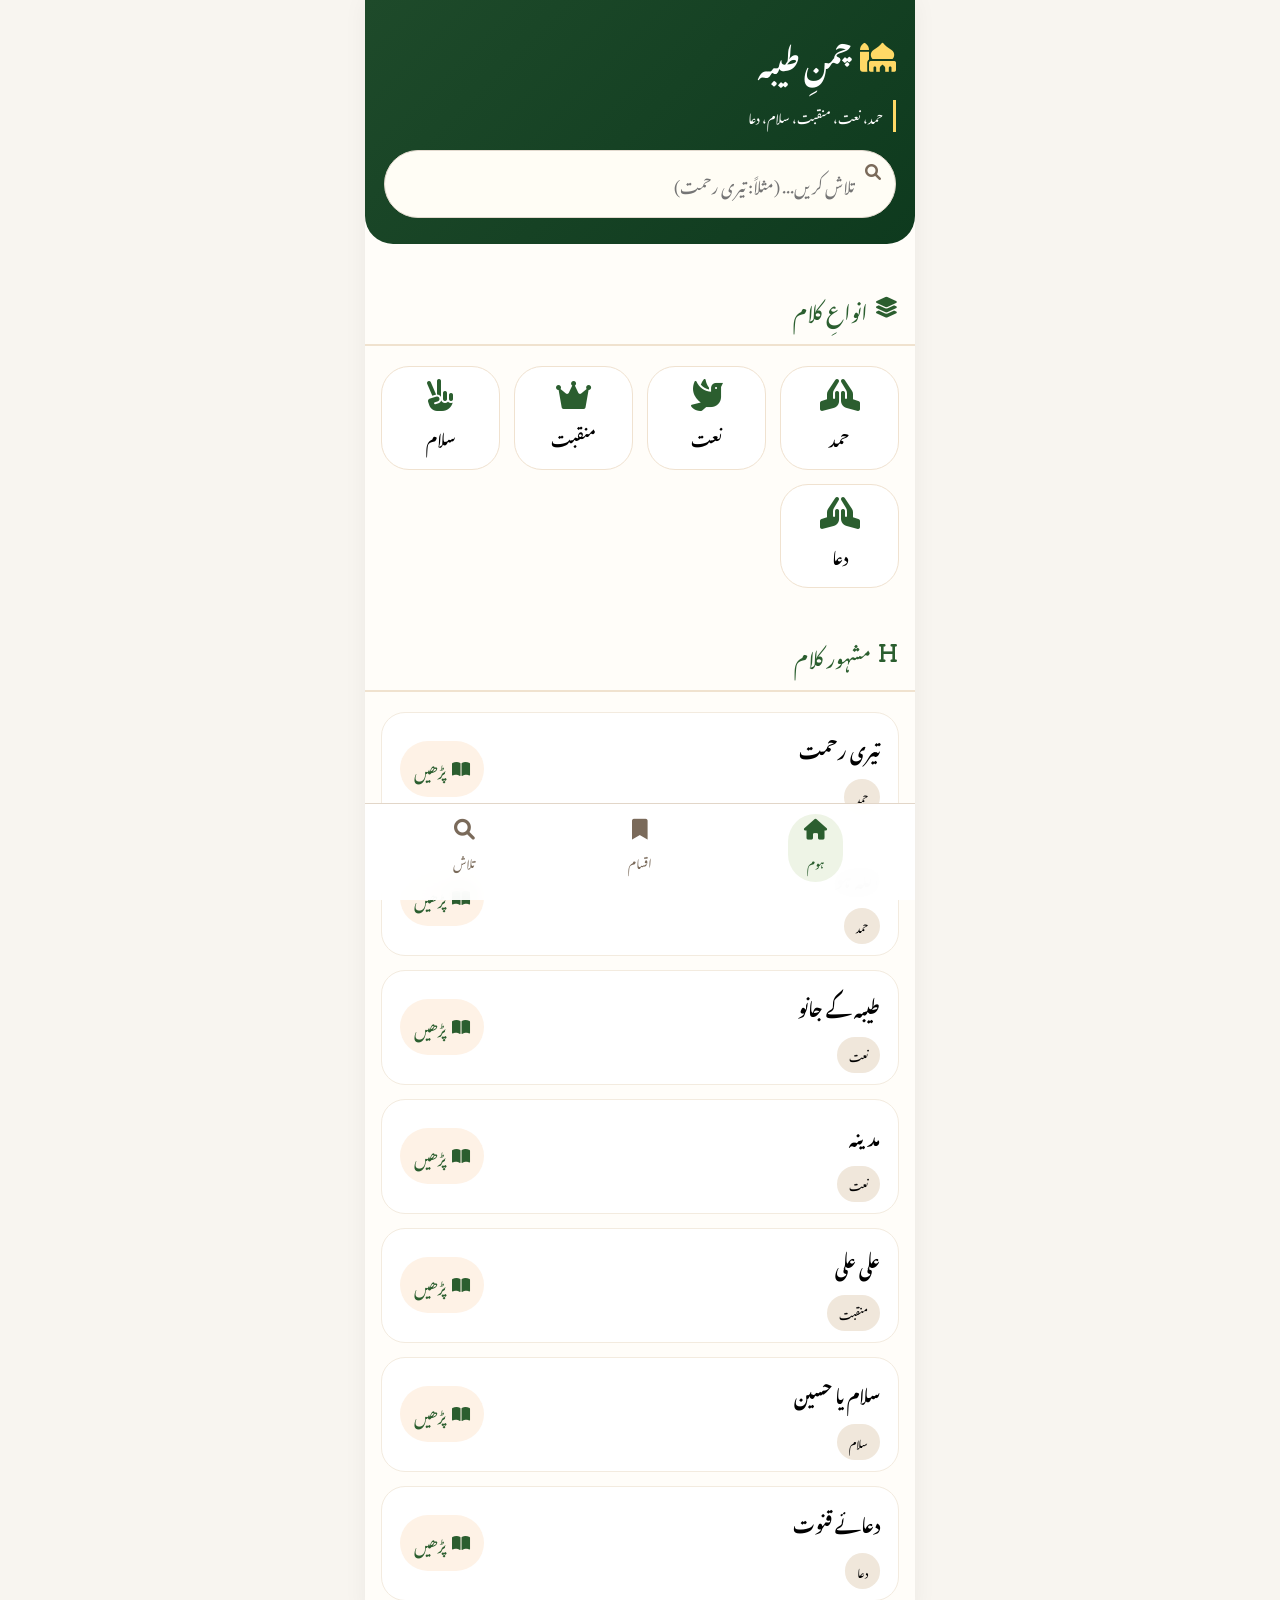
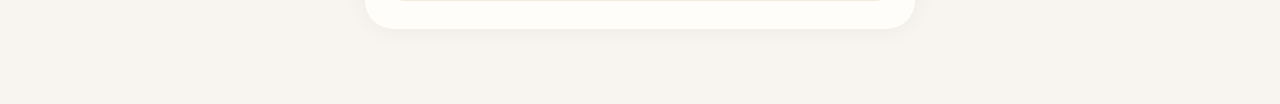
==== commit 2f908cd1: "Update index.html" ====
--- a/index.html
+++ b/index.html
@@ -3,7 +3,7 @@
 <head>
     <meta charset="UTF-8">
     <meta name="viewport" content="width=device-width, initial-scale=1.0, user-scalable=yes">
-    <title>چمنِ طیبہ - آسان انتظام</title>
+    <title>چمنِ طیبہ - ہموار تجربہ</title>
     <link rel="stylesheet" href="https://cdnjs.cloudflare.com/ajax/libs/font-awesome/6.0.0-beta3/css/all.min.css">
     <link href="https://fonts.googleapis.com/css2?family=Noto+Nastaliq+Urdu:wght@400;500;600;700&display=swap" rel="stylesheet">
     <style>
@@ -14,7 +14,7 @@
         }
 
         body {
-            font-family: 'Noto Nastaliq Urdu', 'Segoe UI', Tahoma, Geneva, Verdana, sans-serif;
+            font-family: 'Noto Nastaliq Urdu', 'Segoe UI', sans-serif;
             background: #f8f5f0;
             direction: rtl;
             padding-bottom: 75px;
@@ -27,8 +27,10 @@
             min-height: 100vh;
             box-shadow: 0 0 25px rgba(0, 0, 0, 0.05);
             border-radius: 0 0 28px 28px;
-        }
-
+            position: relative;
+        }
+
+        /* Header */
         .header {
             background: linear-gradient(135deg, #1e4a2a, #0e3a1e);
             padding: 1.4rem 1.2rem 1.6rem;
@@ -190,6 +192,7 @@
             align-items: center;
             gap: 6px;
             transition: 0.2s;
+            cursor: pointer;
         }
 
         .read-link:hover {
@@ -203,6 +206,7 @@
             color: #8f7a64;
         }
 
+        /* Bottom Tabs */
         .bottom-tabs {
             position: fixed;
             bottom: 0;
@@ -255,6 +259,63 @@
             font-size: 0.75rem;
             padding: 0 18px 10px;
             color: #aa8e6e;
+        }
+
+        /* ------ Lyrics Viewer Modal (Same page, seamless) ------ */
+        .lyrics-overlay {
+            position: fixed;
+            top: 0;
+            left: 0;
+            right: 0;
+            bottom: 0;
+            background: #fffdf9;
+            z-index: 200;
+            overflow-y: auto;
+            display: none;
+            flex-direction: column;
+        }
+        .lyrics-overlay.active {
+            display: flex;
+        }
+        .lyrics-header {
+            background: #1e4a2a;
+            color: white;
+            padding: 1rem;
+            display: flex;
+            align-items: center;
+            gap: 1rem;
+            position: sticky;
+            top: 0;
+            z-index: 10;
+        }
+        .back-icon {
+            background: none;
+            border: none;
+            color: white;
+            font-size: 1.4rem;
+            cursor: pointer;
+            display: flex;
+            align-items: center;
+        }
+        .lyrics-title {
+            font-size: 1.2rem;
+            font-weight: bold;
+            flex: 1;
+        }
+        .lyrics-content {
+            padding: 1.5rem;
+            line-height: 1.8rem;
+            font-size: 1.2rem;
+            color: #2c2418;
+            background: white;
+        }
+        .lyrics-content p {
+            margin-bottom: 1rem;
+        }
+        .loading {
+            text-align: center;
+            padding: 2rem;
+            color: #2b5e2f;
         }
     </style>
 </head>
@@ -294,8 +355,19 @@
     </div>
 </div>
 
+<!-- Lyrics viewer modal (seamless) -->
+<div id="lyricsOverlay" class="lyrics-overlay">
+    <div class="lyrics-header">
+        <button class="back-icon" id="closeLyricsBtn"><i class="fas fa-arrow-right"></i></button>
+        <div class="lyrics-title" id="lyricsTitle">عنوان</div>
+    </div>
+    <div id="lyricsBody" class="lyrics-content">
+        <div class="loading">لوڈ ہو رہا ہے...</div>
+    </div>
+</div>
+
 <script>
-    // ---------- یہاں کچھ تبدیل کرنے کی ضرورت نہیں، صرف data.json میں تبدیلی کریں ----------
+    // ---------- App Data ----------
     let appData = { categories: [], items: [] };
     let activeTab = "home";
     let searchQuery = "";
@@ -313,6 +385,56 @@
     const searchResultsContainer = document.getElementById("searchResultsContainer");
     const tabBtns = document.querySelectorAll(".tab-btn");
 
+    // Lyrics overlay elements
+    const lyricsOverlay = document.getElementById("lyricsOverlay");
+    const lyricsTitleEl = document.getElementById("lyricsTitle");
+    const lyricsBody = document.getElementById("lyricsBody");
+    const closeLyricsBtn = document.getElementById("closeLyricsBtn");
+
+    // Helper: close overlay
+    function closeLyrics() {
+        lyricsOverlay.classList.remove("active");
+        document.body.style.overflow = ""; // restore scrolling
+    }
+
+    // Helper: open lyrics and fetch content
+    async function openLyrics(item) {
+        const filePath = `${item.folder}/${item.file}`;
+        lyricsTitleEl.innerText = item.title;
+        lyricsBody.innerHTML = '<div class="loading"><i class="fas fa-spinner fa-pulse"></i> لوڈ ہو رہا ہے...</div>';
+        lyricsOverlay.classList.add("active");
+        document.body.style.overflow = "hidden"; // prevent background scroll
+
+        try {
+            const response = await fetch(filePath);
+            if (!response.ok) throw new Error("فائل موجود نہیں");
+            const htmlText = await response.text();
+            // Extract the body content or the main poem area
+            const parser = new DOMParser();
+            const doc = parser.parseFromString(htmlText, "text/html");
+            // Try to get the content inside .poem, or main container, or fallback to body
+            let content = doc.querySelector(".poem") || doc.querySelector(".lyrics-content") || doc.querySelector("body");
+            if (content) {
+                // Copy inner HTML but remove scripts/extra styles
+                let inner = content.innerHTML;
+                // simple sanitization (keep basic structure)
+                lyricsBody.innerHTML = inner;
+            } else {
+                // fallback: show whole body text
+                lyricsBody.innerHTML = doc.body.innerHTML;
+            }
+            // optional: remove any inline scripts that might cause issues
+            lyricsBody.querySelectorAll("script").forEach(s => s.remove());
+        } catch (err) {
+            lyricsBody.innerHTML = `<div class="loading" style="color:red;">⚠️ ${filePath} لوڈ نہیں ہو سکی۔ یقینی بنائیں کہ فائل موجود ہے۔</div>`;
+        }
+    }
+
+    // close on button click
+    closeLyricsBtn.addEventListener("click", closeLyrics);
+    // close on clicking outside? optional, but we keep simple
+
+    // ---------- Rest of the app logic (same as before, but read-link modified) ----------
     function getItemLink(item) { return `${item.folder}/${item.file}`; }
 
     function getFilteredItems() {
@@ -355,21 +477,18 @@
         itemsList.forEach(item => {
             const card = document.createElement("div");
             card.className = "item-card";
-            const filePath = getItemLink(item);
             card.innerHTML = `
                 <div class="item-info">
                     <div class="item-title">${item.title}</div>
                     <span class="item-category-badge">${item.category}</span>
                 </div>
-                <a href="#" class="read-link" data-path="${filePath}" data-title="${item.title}">
+                <div class="read-link" data-id="${item.id}">
                     <i class="fas fa-book-open"></i> <span>پڑھیں</span>
-                </a>
+                </div>
             `;
-            const link = card.querySelector(".read-link");
-            link.addEventListener("click", (e) => {
-                e.preventDefault();
-                // یہاں اصلی HTML فائل کھلے گی (if exists)
-                window.location.href = filePath;
+            const readBtn = card.querySelector(".read-link");
+            readBtn.addEventListener("click", () => {
+                openLyrics(item);
             });
             container.appendChild(card);
         });
